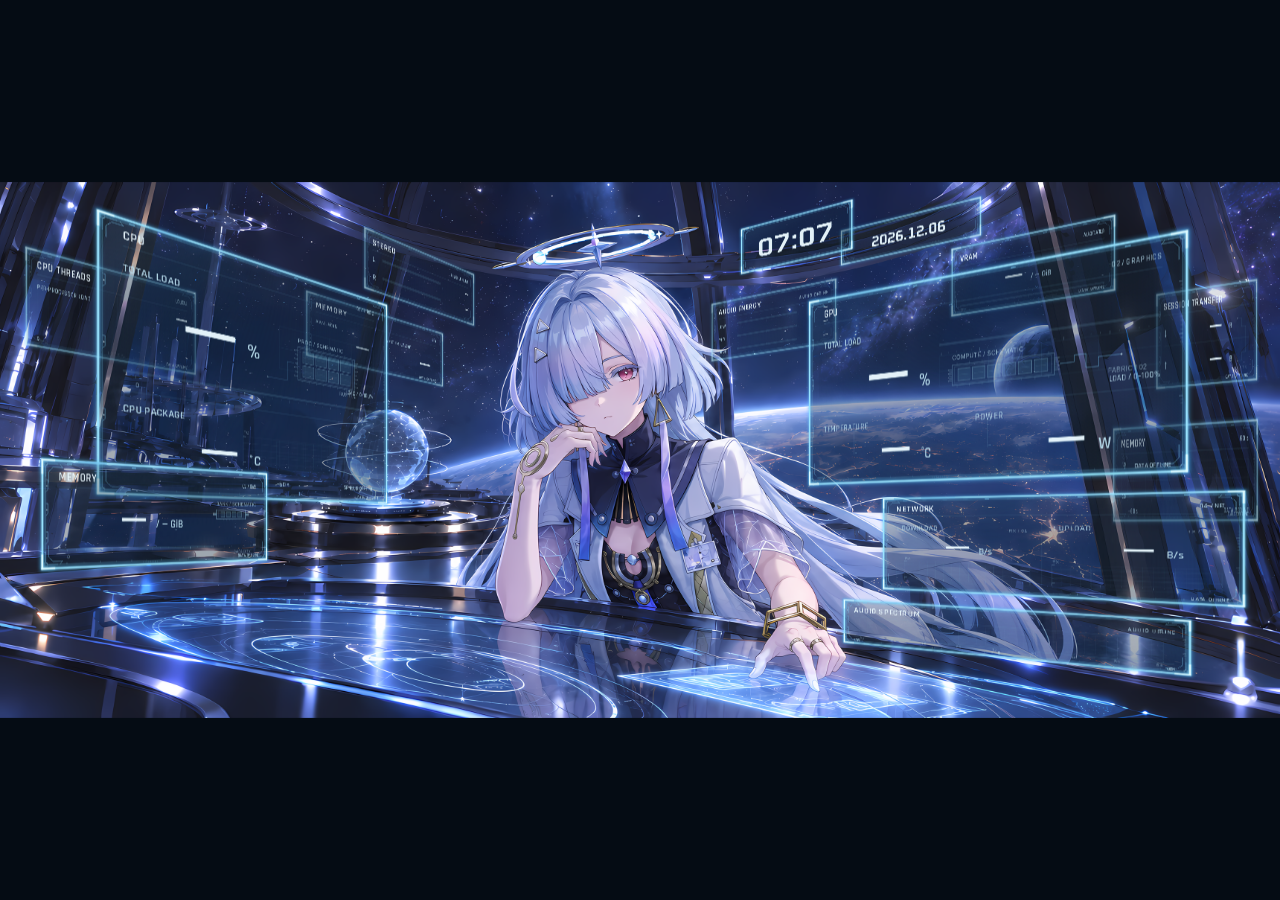
==== wallpaper/index.html @ 48e1772d "Release v0.1.0: portable observatory wallpaper and telemetry source" ====
<!doctype html>
<html lang="zh-CN"><head><meta charset="utf-8"><meta name="viewport" content="width=device-width,initial-scale=1"><title>莫宁 · 星海观测室 0.1.0</title><link rel="stylesheet" href="fonts.css"><link rel="stylesheet" href="runtime.css"><link rel="stylesheet" href="live-data.css"><script src="wallpaper-settings.js"></script><link rel="stylesheet" href="wallpaper-settings.css"><script defer src="wallpaper-status.js"></script><script defer src="telemetry-config.local.js"></script><script defer src="wallpaper-bridge.js"></script><script defer src="assets-data.js"></script><script defer src="runtime.js"></script><script defer src="live-data.js"></script><script defer src="audio-live.js"></script><script defer src="motion.js"></script><link rel="stylesheet" href="wallpaper.css"></head>
<body data-wallpaper="true"><div id="wallpaper-error" hidden style="position:fixed;bottom:20px;left:20px;right:20px;z-index:9999;background:#09131ee8;border:1px solid #365569;padding:10px 14px;color:#d7eef7;font:12px/1.6 sans-serif"></div><main>
<header><div><p class="eyebrow">OBSERVATORY / NATIVE WINDOWS / 01</p><h1>星海观测室 · 14窗布局</h1><p class="intro">星海观测室 · 14窗布局。共14窗显示，07/08固定隐藏；编辑时暂停浮动，关闭编辑可预览当前布局动态。</p></div><span class="confirmed">LIVE<br><small id="interface-status">等待本机接口</small></span></header>
<div class="view-bar"><nav aria-label="预览范围"><button type="button" data-view="scene" aria-pressed="true">适屏全图</button><button type="button" data-view="cpu" aria-pressed="false">CPU 局部</button><button type="button" data-view="gpu" aria-pressed="false">GPU 局部</button><button type="button" data-view="pixels" aria-pressed="false">100% 像素</button></nav><button type="button" id="fullscreen">全屏查看</button></div>
<div class="connection-bar"><span id="data-state" role="status">正在连接本机采集器</span><span id="sample-time">等待采样</span><label>网卡 <select id="adapter-select" aria-label="采集网卡"><option>等待接口</option></select></label></div>
<fieldset id="motion-controls"><legend>悬浮窗设置</legend><label class="check"><input type="checkbox" id="float-enabled" checked>轻浮动</label><label class="check"><input type="checkbox" id="hover-enabled" checked>悬停高亮</label><label class="strength">浮动幅度 <input id="float-strength" type="range" min="0.3" max="1.5" step="0.1" value="1.5" aria-label="浮动幅度"><output id="float-strength-output">1.5×</output></label><button type="button" id="reset-motion">恢复1.5×配置</button></fieldset>
<section class="viewer" aria-label="真实数据浮窗场景"><div id="stage" class="stage" data-view="scene" data-reference="false" data-editor-enabled="false" aria-label="新观测室人物背景与原生悬浮窗"><div id="target-scene" class="target-scene"><img class="target-image background" src="assets/scene/observatory-SR-3440x1440.png" alt="星海观测室背景，超分适配3440×1440"><div id="scene" class="scene"><div id="window-stack" class="windows"></div></div></div></div><div class="motion-strip"><span class="motion-dot" aria-hidden="true"></span><span id="motion-status" role="status">轻浮动中 · 移到窗上试试</span><span class="demo" id="audio-summary">音频等待连接 · AUDIO OFFLINE</span></div><p id="view-note" class="view-note"></p></section>
<details class="data-details"><summary>数据来源与 CPU 温度接入</summary>
<div class="data-grid"><div><h2>已经连接的来源</h2><p>CPU 总负载与每逻辑处理器、内存及网卡计数：Windows / psutil。系统缓存：GetPerformanceInfo。</p><p id="gpu-provider">NVIDIA GPU 等待驱动接口</p><p id="network-note">网卡等待连接</p><p>系统缓存与可用内存有重叠；显存比例使用已分配量 ÷ 总量。网络速度为字节/秒，会话从本次采集器启动或切换网卡开始。</p><p class="muted">趋势保留最近60秒，尚未采集的时间和中断处留空。音频三窗使用系统正在播放的声音。</p><p id="startup-state">正在读取登录自启动状态</p></div>
<div><h2 id="temperature-state">CPU 温度未连接</h2><label class="source-choice">CPU 温度来源 <select id="temperature-source" aria-label="CPU温度来源"><option value="hwinfo_csv">HWiNFO · CPU Package 日志</option><option value="alienware_wmi">Alienware · 固件传感器</option></select></label><p id="temperature-detail">等待 CPU 温度来源</p><div id="hwinfo-log-section"><p class="path" id="sensor-log-path">sensor-input/HWiNFO.csv</p><label id="temperature-select-row" hidden>温度列 <select id="temperature-select" aria-label="CPU Package温度列"></select></label><p class="muted">HWiNFO 日志需要持续记录。日志停止更新后显示 SENSOR STALE。</p></div><label id="awcc-temperature-row" class="source-choice" hidden>选定 CPU 传感器 <select id="awcc-temperature-select" aria-label="Alienware CPU温度传感器"></select></label><p class="muted">来源和传感器选择会保存；切换来源后重新累计温度趋势。</p></div></div>
<div class="awcc-section"><h2>Alienware 温度与风扇</h2><p id="awcc-state" role="status">Alienware 采集尚未启用：需要一次管理员安装</p><p class="muted">按实际传感器编号显示。请根据 Command Center 的显示确认 CPU／GPU 和各风扇的归属；确认后再选 CPU 来源。</p><table id="awcc-table" hidden><thead><tr><th>传感器</th><th>当前读数</th><th>固件关联</th></tr></thead><tbody id="awcc-readings"></tbody></table></div>
<div class="audio-section"><h2>系统播放声音</h2><p id="audio-source-state" role="status">等待本机音频采集接口</p><p>当前播放设备：<span id="audio-device-name">等待 Windows 默认播放设备</span></p><p class="muted">跟随系统默认播放设备。播放音乐即可查看频谱；静音时柱条回落，设备切换时重新连接。左右声道和低中高频数字为0–1相对响应。</p><p class="muted">低频20–250 Hz · 中频250–2000 Hz · 高频2000–16000 Hz。当前运行与动态效果交由你人眼检验。</p></div>
<div class="api-line">接口 <a href="/api/v1/snapshot" target="_blank" rel="noreferrer" id="api-address">/api/v1/snapshot</a> </div></details>
<p id="config-message" class="config-message" role="status"></p>
<footer><span>场景3440×1440 · 本机采集 · 当前运行效果待你人眼检验</span></footer>
</main></body></html>
---- wallpaper/fonts.css ----
@font-face{font-family:Oxanium;src:url('fonts/Oxanium.ttf') format('truetype');font-style:normal;font-weight:200 800;font-display:block}
@font-face{font-family:Rajdhani;src:url('fonts/Rajdhani-Medium.ttf') format('truetype');font-style:normal;font-weight:500;font-display:block}
@font-face{font-family:Rajdhani;src:url('fonts/Rajdhani-SemiBold.ttf') format('truetype');font-style:normal;font-weight:600;font-display:block}
---- wallpaper/runtime.css ----
:root{color-scheme:dark;font:14px/1.6 'Segoe UI','Microsoft YaHei',sans-serif;color:#ebf9ff;background:#09131e}
*{box-sizing:border-box}body{margin:0}main{max-width:1880px;margin:auto;padding:25px 28px 30px}header{display:flex;justify-content:space-between;align-items:center;gap:20px;border-bottom:1px solid #29475a;padding-bottom:18px;margin-bottom:17px}.eyebrow{font:600 12px Rajdhani,sans-serif;letter-spacing:2px;color:#92cce1;margin:0 0 6px}h1{font-size:25px;line-height:1.4;font-weight:500;margin:0 0 7px}.intro{font-size:12px;color:#a5c9da;margin:0}.confirmed{font:600 25px Oxanium,sans-serif;text-align:right;color:#b6e6f4;white-space:nowrap}.confirmed small{font:12px 'Segoe UI','Microsoft YaHei',sans-serif;color:#86b0c4}button,input{font:inherit}button{padding:7px 11px;color:#cce4ee;background:#112331;border:1px solid #365569;border-radius:3px;font-size:12px;cursor:pointer}button:hover{background:#1a3445}button[aria-pressed=true]{background:#254755;border-color:#92d5e8;color:#fff}button:focus-visible,input:focus-visible{outline:2px solid #b7f0ff;outline-offset:3px}.view-bar{display:flex;align-items:center;justify-content:space-between;gap:15px;margin-bottom:13px}nav{display:flex;flex-wrap:wrap;gap:7px}fieldset{margin:0 0 16px;padding:12px 15px;border:1px solid #29475a;display:flex;flex-wrap:wrap;gap:20px;align-items:center;background:#0d1d2a}legend{padding:0 7px;font-size:11px;color:#7faabf}.check{display:flex;gap:7px;align-items:center;white-space:nowrap;color:#b4d5e4;font-size:12px}input[type=checkbox]{accent-color:#a6e6f3}.strength{display:flex;gap:12px;align-items:center;font-size:12px;color:#a5c9da;flex:1;min-width:230px}.strength input{accent-color:#8cdef0;flex:1;min-width:90px;max-width:225px}.strength output{font:500 15px Oxanium,sans-serif;min-width:43px;color:#d3eef7}#reset-motion{font-size:11px}.stage{position:relative;width:100%;aspect-ratio:3440/1440;overflow:hidden;background:#050c14;border:1px solid #3a5a70}.target-scene{position:absolute;left:0;top:0;width:3440px;height:1440px;transform-origin:0 0;isolation:isolate}.target-image{position:absolute;inset:0;width:3440px;height:1440px;display:block;pointer-events:none}.background{z-index:0}.scene{position:absolute;left:0;top:0;width:1940px;height:811px;transform-origin:0 0;z-index:10;isolation:isolate}.windows{position:absolute;inset:0;width:1940px;height:811px;isolation:isolate}.character{z-index:100}.foreground{z-index:110}.native-pane{position:absolute;left:0;top:0;transform-origin:0 0;overflow:visible;pointer-events:none}.native-pane>svg{position:absolute;left:-20px;top:-20px;display:block;overflow:visible;max-width:none}.native-readouts{filter:brightness(var(--text-boost,1));pointer-events:none}
/* Original motion and hover selectors retained; new A SVG sublayers receive these hooks. */
.window-motion{position:absolute;left:0;top:0;width:0;height:0;transform-origin:0 0;overflow:visible;pointer-events:none}
.window-motion .static-pane{filter:brightness(var(--pane-boost,1))}
.window-motion [data-layer="frame-glow"]{filter:brightness(var(--frame-boost,1))}
.window-motion .gpu-readouts{filter:brightness(var(--text-boost,1))}
.hover-plane{position:absolute;left:0;top:0;transform-origin:0 0;pointer-events:none}
.interaction-rim{position:absolute;left:0;top:0;overflow:visible;pointer-events:none;opacity:0}
.window-hit,.window-hit:hover,.window-hit:focus-visible{position:absolute;inset:0;width:100%;height:100%;margin:0;padding:0;border:0;border-radius:0;background:transparent;box-shadow:none;outline:0;cursor:default;pointer-events:auto}
.motion-strip{display:flex;align-items:center;gap:8px;margin-top:11px;color:#b0d2e3;font-size:12px;flex-wrap:wrap}.motion-dot{width:5px;height:5px;border-radius:50%;background:#8cdef0;box-shadow:0 0 6px #8cdef066}.demo{margin-left:auto;color:#6e99b0;font-size:11px}.view-note{font-size:12px;color:#8cb1c6;margin:9px 0 0}.instructions{margin-top:18px;border-left:2px solid #609ab2;background:#0e202c;padding:12px 16px}.instructions p{margin:0;font-size:12px;color:#a5c8d9}.instructions p+p{margin-top:5px;color:#81a7bd}.instructions strong{font-weight:500;color:#d1e9f3}footer{margin-top:20px;border-top:1px solid #29475a;padding-top:11px;display:flex;justify-content:space-between;gap:15px;font-size:11px;color:#759db3}a{color:#a5dbea;text-underline-offset:3px}.stage.pixel-view{aspect-ratio:auto;height:min(70vh,740px);min-height:410px;overflow:auto}.stage:fullscreen{width:100vw;height:100vh;border:0;aspect-ratio:auto;background:#000}.stage:fullscreen .target-scene{position:absolute}[hidden]{display:none!important}
@media(max-width:680px){main{padding:17px}.view-bar{align-items:flex-start}.view-bar button{font-size:11px;padding:7px 9px}fieldset{gap:12px}h1{font-size:22px}.intro{font-size:11px}.confirmed{font-size:21px}#reset-motion{margin-left:auto}.demo{margin-left:0;width:100%;padding-left:13px}footer{flex-wrap:wrap}}
---- wallpaper/live-data.css ----
.connection-bar{display:flex;flex-wrap:wrap;align-items:center;gap:10px 20px;padding:9px 12px;margin-bottom:10px;border:1px solid #29475a;background:#0d1d2a;font-size:12px;color:#93bdd0}.connection-bar label{margin-left:auto;display:flex;gap:10px;align-items:center}select{font:inherit;color:#cce9f3;background:#122b3b;border:1px solid #365569;padding:5px 9px;border-radius:3px;max-width:380px}select:focus-visible{outline:2px solid #b7f0ff;outline-offset:3px}#data-state{color:#bddee9}#data-state[data-state=online]{color:#b6e7d9}#data-state[data-state=offline]{color:#e1cba1}#sample-time{font-size:11px;color:#81aabd}.data-details{margin-top:18px;border:1px solid #29475a;background:#0d1d2a;font-size:12px}.data-details summary{cursor:pointer;padding:11px 15px;color:#b6dce9}.data-grid{display:grid;grid-template-columns:1fr 1fr;gap:28px;padding:0 15px 13px;color:#a4c6d8}.data-grid h2{font-size:13px;font-weight:500;color:#c5e6f0;margin:5px 0 10px}.data-grid p{margin:8px 0}.muted{color:#7da8bf}.path{overflow-wrap:anywhere;font-family:Consolas,monospace;font-size:11px;padding:8px;background:#071621}.api-line{padding:10px 15px;border-top:1px solid #29475a;color:#86b5c8;display:flex;gap:12px;flex-wrap:wrap;overflow-wrap:anywhere}.config-message{font-size:12px;color:#a8cedd;margin:9px 0;min-height:0}.native-readouts{opacity:0}body[data-data-initialized=true] .native-readouts{opacity:.96}@media(max-width:760px){.data-grid{grid-template-columns:1fr;gap:10px}.connection-bar label{margin-left:0;width:100%}select{max-width:100%}}
.source-choice{display:flex;align-items:center;flex-wrap:wrap;gap:8px;margin:8px 0}.source-choice[hidden]{display:none}.awcc-section{padding:12px 15px;border-top:1px solid #29475a;color:#a4c6d8}.awcc-section h2{font-size:13px;font-weight:500;color:#c5e6f0;margin:0 0 10px}.awcc-section p{margin:8px 0}.awcc-section table{border-collapse:collapse;margin:12px 0;width:100%;font-size:12px;text-align:left}.awcc-section th{font-weight:500;color:#7da8bf}.awcc-section th,.awcc-section td{padding:7px 10px;border-bottom:1px solid #29475a}.awcc-section td:nth-child(2){font-family:Oxanium,sans-serif;color:#d7f0f6}.awcc-section a{display:inline-block;margin:6px 0}#startup-state{color:#adcfde}
.audio-section{padding:12px 15px;border-top:1px solid #29475a;color:#a4c6d8}.audio-section h2{font-size:13px;font-weight:500;color:#c5e6f0;margin:0 0 10px}.audio-section p{margin:8px 0}#audio-device-name{color:#d7f0f6}
---- wallpaper/wallpaper-settings.css ----
.windows{filter:brightness(var(--window-brightness,1));opacity:var(--window-opacity,1)}
---- wallpaper/wallpaper.css ----
/* Full-screen Wallpaper Engine entry. */
html, body { width:100%; height:100%; overflow:hidden; background:#050c14; }
body main { width:100%; height:100%; max-width:none; margin:0; padding:0; }
main > :not(.viewer), .viewer > :not(#stage) { display:none!important; }
.viewer { position:absolute; inset:0; margin:0; }
#stage.stage { position:absolute; inset:0; width:100vw; height:100vh; border:0; aspect-ratio:auto!important; overflow:hidden; }
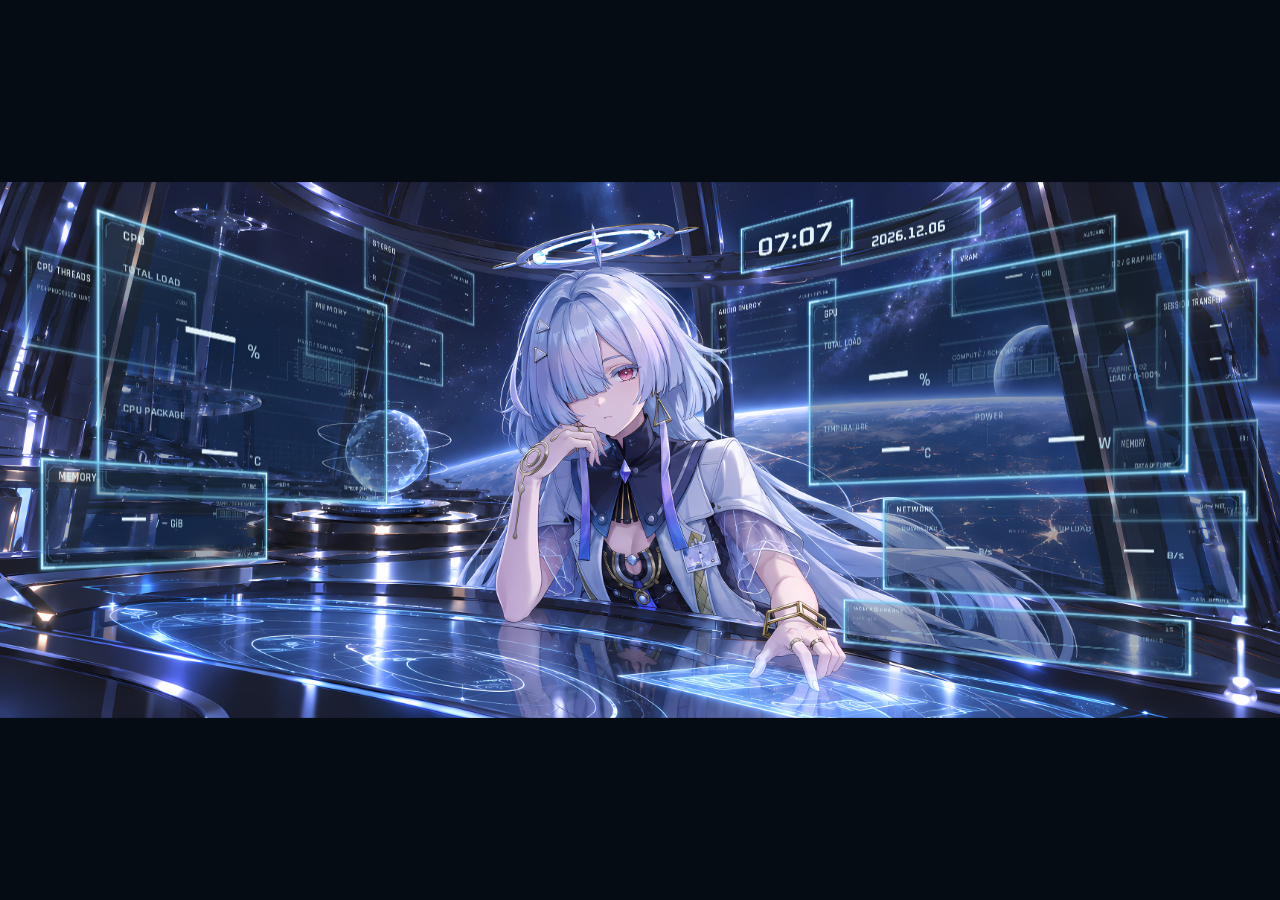
==== commit 8dc369e8: "Release v0.1.1 with native audio, Tacet visualization and telemetry recovery" ====
--- a/wallpaper/index.html
+++ b/wallpaper/index.html
@@ -1,5 +1,5 @@
 <!doctype html>
-<html lang="zh-CN"><head><meta charset="utf-8"><meta name="viewport" content="width=device-width,initial-scale=1"><title>莫宁 · 星海观测室 0.1.0</title><link rel="stylesheet" href="fonts.css"><link rel="stylesheet" href="runtime.css"><link rel="stylesheet" href="live-data.css"><script src="wallpaper-settings.js"></script><link rel="stylesheet" href="wallpaper-settings.css"><script defer src="wallpaper-status.js"></script><script defer src="telemetry-config.local.js"></script><script defer src="wallpaper-bridge.js"></script><script defer src="assets-data.js"></script><script defer src="runtime.js"></script><script defer src="live-data.js"></script><script defer src="audio-live.js"></script><script defer src="motion.js"></script><link rel="stylesheet" href="wallpaper.css"></head>
+<html lang="zh-CN"><head><meta charset="utf-8"><meta name="viewport" content="width=device-width,initial-scale=1"><title>莫宁 · 星海观测室 0.1.1</title><link rel="stylesheet" href="fonts.css"><link rel="stylesheet" href="runtime.css"><link rel="stylesheet" href="live-data.css"><script src="wallpaper-settings.js"></script><link rel="stylesheet" href="wallpaper-settings.css"><script defer src="wallpaper-status.js"></script><script defer src="telemetry-config.local.js"></script><script defer src="wallpaper-bridge.js"></script><script defer src="assets-data.js"></script><script defer src="runtime.js"></script><script defer src="live-data.js"></script><script defer src="wallpaper-audio-levels.js"></script><script defer src="wallpaper-audio-input.js"></script><script defer src="tacet-envelope-data.js"></script><script defer src="tacet-renderer.js"></script><script defer src="audio-live.js"></script><script defer src="tacet-live.js"></script><script defer src="motion.js"></script><link rel="stylesheet" href="wallpaper.css"></head>
 <body data-wallpaper="true"><div id="wallpaper-error" hidden style="position:fixed;bottom:20px;left:20px;right:20px;z-index:9999;background:#09131ee8;border:1px solid #365569;padding:10px 14px;color:#d7eef7;font:12px/1.6 sans-serif"></div><main>
 <header><div><p class="eyebrow">OBSERVATORY / NATIVE WINDOWS / 01</p><h1>星海观测室 · 14窗布局</h1><p class="intro">星海观测室 · 14窗布局。共14窗显示，07/08固定隐藏；编辑时暂停浮动，关闭编辑可预览当前布局动态。</p></div><span class="confirmed">LIVE<br><small id="interface-status">等待本机接口</small></span></header>
 <div class="view-bar"><nav aria-label="预览范围"><button type="button" data-view="scene" aria-pressed="true">适屏全图</button><button type="button" data-view="cpu" aria-pressed="false">CPU 局部</button><button type="button" data-view="gpu" aria-pressed="false">GPU 局部</button><button type="button" data-view="pixels" aria-pressed="false">100% 像素</button></nav><button type="button" id="fullscreen">全屏查看</button></div>
@@ -7,10 +7,10 @@
 <fieldset id="motion-controls"><legend>悬浮窗设置</legend><label class="check"><input type="checkbox" id="float-enabled" checked>轻浮动</label><label class="check"><input type="checkbox" id="hover-enabled" checked>悬停高亮</label><label class="strength">浮动幅度 <input id="float-strength" type="range" min="0.3" max="1.5" step="0.1" value="1.5" aria-label="浮动幅度"><output id="float-strength-output">1.5×</output></label><button type="button" id="reset-motion">恢复1.5×配置</button></fieldset>
 <section class="viewer" aria-label="真实数据浮窗场景"><div id="stage" class="stage" data-view="scene" data-reference="false" data-editor-enabled="false" aria-label="新观测室人物背景与原生悬浮窗"><div id="target-scene" class="target-scene"><img class="target-image background" src="assets/scene/observatory-SR-3440x1440.png" alt="星海观测室背景，超分适配3440×1440"><div id="scene" class="scene"><div id="window-stack" class="windows"></div></div></div></div><div class="motion-strip"><span class="motion-dot" aria-hidden="true"></span><span id="motion-status" role="status">轻浮动中 · 移到窗上试试</span><span class="demo" id="audio-summary">音频等待连接 · AUDIO OFFLINE</span></div><p id="view-note" class="view-note"></p></section>
 <details class="data-details"><summary>数据来源与 CPU 温度接入</summary>
-<div class="data-grid"><div><h2>已经连接的来源</h2><p>CPU 总负载与每逻辑处理器、内存及网卡计数：Windows / psutil。系统缓存：GetPerformanceInfo。</p><p id="gpu-provider">NVIDIA GPU 等待驱动接口</p><p id="network-note">网卡等待连接</p><p>系统缓存与可用内存有重叠；显存比例使用已分配量 ÷ 总量。网络速度为字节/秒，会话从本次采集器启动或切换网卡开始。</p><p class="muted">趋势保留最近60秒，尚未采集的时间和中断处留空。音频三窗使用系统正在播放的声音。</p><p id="startup-state">正在读取登录自启动状态</p></div>
+<div class="data-grid"><div><h2>已经连接的来源</h2><p>CPU 总负载与每逻辑处理器、内存及网卡计数：Windows / psutil。系统缓存：GetPerformanceInfo。</p><p id="gpu-provider">NVIDIA GPU 等待驱动接口</p><p id="network-note">网卡等待连接</p><p>系统缓存与可用内存有重叠；显存比例使用已分配量 ÷ 总量。网络速度为字节/秒，会话从本次采集器启动或切换网卡开始。</p><p class="muted">趋势保留最近60秒，尚未采集的时间和中断处留空。音频三窗在 Wallpaper Engine 中使用原生音频输入。</p><p id="startup-state">正在读取登录自启动状态</p></div>
 <div><h2 id="temperature-state">CPU 温度未连接</h2><label class="source-choice">CPU 温度来源 <select id="temperature-source" aria-label="CPU温度来源"><option value="hwinfo_csv">HWiNFO · CPU Package 日志</option><option value="alienware_wmi">Alienware · 固件传感器</option></select></label><p id="temperature-detail">等待 CPU 温度来源</p><div id="hwinfo-log-section"><p class="path" id="sensor-log-path">sensor-input/HWiNFO.csv</p><label id="temperature-select-row" hidden>温度列 <select id="temperature-select" aria-label="CPU Package温度列"></select></label><p class="muted">HWiNFO 日志需要持续记录。日志停止更新后显示 SENSOR STALE。</p></div><label id="awcc-temperature-row" class="source-choice" hidden>选定 CPU 传感器 <select id="awcc-temperature-select" aria-label="Alienware CPU温度传感器"></select></label><p class="muted">来源和传感器选择会保存；切换来源后重新累计温度趋势。</p></div></div>
 <div class="awcc-section"><h2>Alienware 温度与风扇</h2><p id="awcc-state" role="status">Alienware 采集尚未启用：需要一次管理员安装</p><p class="muted">按实际传感器编号显示。请根据 Command Center 的显示确认 CPU／GPU 和各风扇的归属；确认后再选 CPU 来源。</p><table id="awcc-table" hidden><thead><tr><th>传感器</th><th>当前读数</th><th>固件关联</th></tr></thead><tbody id="awcc-readings"></tbody></table></div>
-<div class="audio-section"><h2>系统播放声音</h2><p id="audio-source-state" role="status">等待本机音频采集接口</p><p>当前播放设备：<span id="audio-device-name">等待 Windows 默认播放设备</span></p><p class="muted">跟随系统默认播放设备。播放音乐即可查看频谱；静音时柱条回落，设备切换时重新连接。左右声道和低中高频数字为0–1相对响应。</p><p class="muted">低频20–250 Hz · 中频250–2000 Hz · 高频2000–16000 Hz。当前运行与动态效果交由你人眼检验。</p></div>
+<div class="audio-section"><h2>系统播放声音</h2><p id="audio-source-state" role="status">等待音频输入</p><p>当前音频来源：<span id="audio-device-name">Wallpaper Engine 原生音频 / 浏览器 WASAPI 回环</span></p><p class="muted">Wallpaper Engine 内通过官方接口接收左右各64个频段，无需安装音频采集器。浏览器预览可使用本机WASAPI采集；数字为0–1视觉响应。</p><p class="muted">原生输入分组：低0–15、中16–39、高40–63，不标定Hz或dB。声痕在静音时回到中央水平线。运行效果交由使用者人眼检验。</p></div>
 <div class="api-line">接口 <a href="/api/v1/snapshot" target="_blank" rel="noreferrer" id="api-address">/api/v1/snapshot</a> </div></details>
 <p id="config-message" class="config-message" role="status"></p>
 <footer><span>场景3440×1440 · 本机采集 · 当前运行效果待你人眼检验</span></footer>
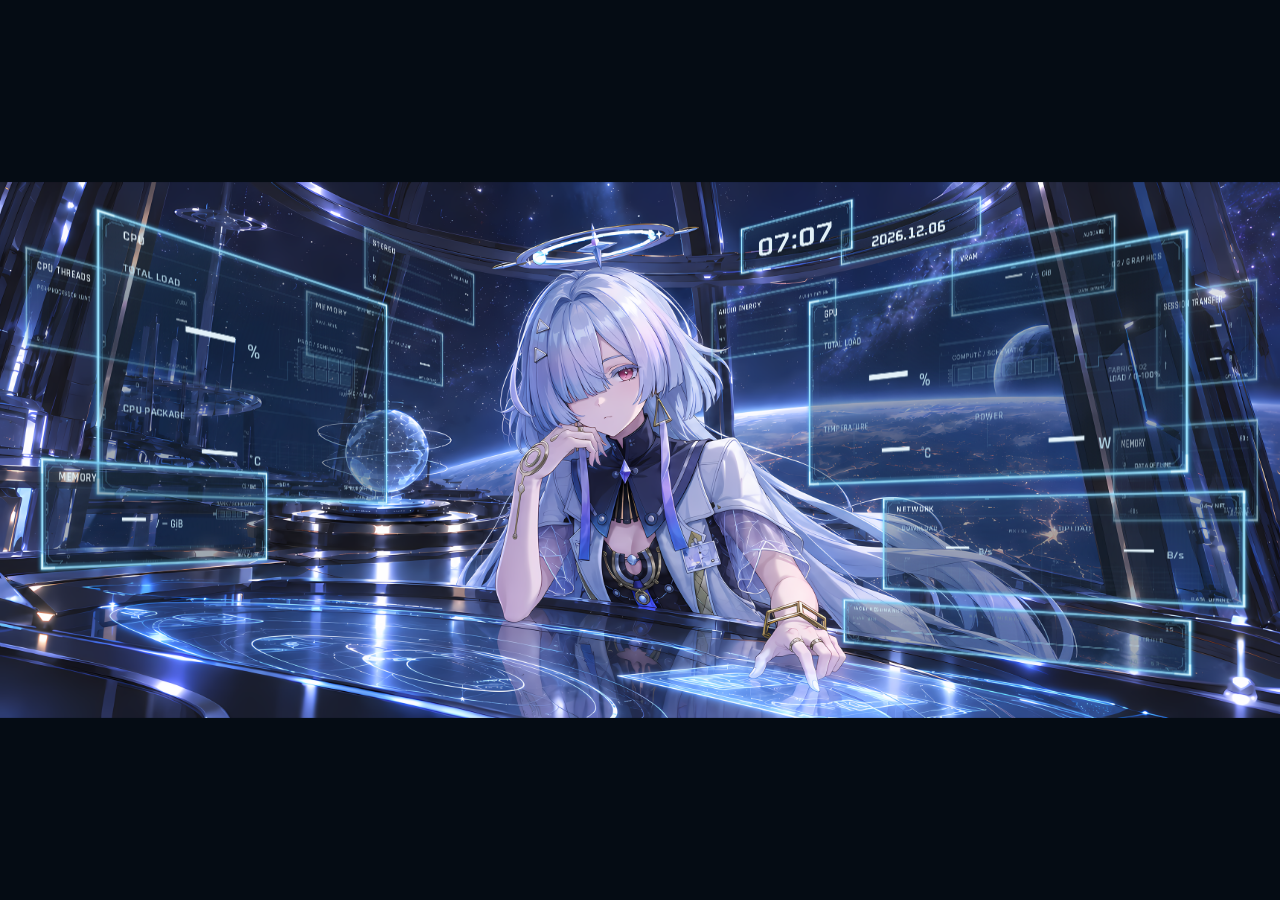
==== commit 4a818286: "Release v0.1.2 with standalone telemetry EXE and managed Alienware setup" ====
--- a/wallpaper/index.html
+++ b/wallpaper/index.html
@@ -1,5 +1,5 @@
 <!doctype html>
-<html lang="zh-CN"><head><meta charset="utf-8"><meta name="viewport" content="width=device-width,initial-scale=1"><title>莫宁 · 星海观测室 0.1.1</title><link rel="stylesheet" href="fonts.css"><link rel="stylesheet" href="runtime.css"><link rel="stylesheet" href="live-data.css"><script src="wallpaper-settings.js"></script><link rel="stylesheet" href="wallpaper-settings.css"><script defer src="wallpaper-status.js"></script><script defer src="telemetry-config.local.js"></script><script defer src="wallpaper-bridge.js"></script><script defer src="assets-data.js"></script><script defer src="runtime.js"></script><script defer src="live-data.js"></script><script defer src="wallpaper-audio-levels.js"></script><script defer src="wallpaper-audio-input.js"></script><script defer src="tacet-envelope-data.js"></script><script defer src="tacet-renderer.js"></script><script defer src="audio-live.js"></script><script defer src="tacet-live.js"></script><script defer src="motion.js"></script><link rel="stylesheet" href="wallpaper.css"></head>
+<html lang="zh-CN"><head><meta charset="utf-8"><meta name="viewport" content="width=device-width,initial-scale=1"><title>莫宁 · 星海观测室 0.1.2</title><link rel="stylesheet" href="fonts.css"><link rel="stylesheet" href="runtime.css"><link rel="stylesheet" href="live-data.css"><script src="wallpaper-settings.js"></script><link rel="stylesheet" href="wallpaper-settings.css"><script defer src="wallpaper-status.js"></script><script defer src="telemetry-config.local.js"></script><script defer src="wallpaper-bridge.js"></script><script defer src="assets-data.js"></script><script defer src="runtime.js"></script><script defer src="live-data.js"></script><script defer src="wallpaper-audio-levels.js"></script><script defer src="wallpaper-audio-input.js"></script><script defer src="tacet-envelope-data.js"></script><script defer src="tacet-renderer.js"></script><script defer src="audio-live.js"></script><script defer src="tacet-live.js"></script><script defer src="motion.js"></script><link rel="stylesheet" href="wallpaper.css"></head>
 <body data-wallpaper="true"><div id="wallpaper-error" hidden style="position:fixed;bottom:20px;left:20px;right:20px;z-index:9999;background:#09131ee8;border:1px solid #365569;padding:10px 14px;color:#d7eef7;font:12px/1.6 sans-serif"></div><main>
 <header><div><p class="eyebrow">OBSERVATORY / NATIVE WINDOWS / 01</p><h1>星海观测室 · 14窗布局</h1><p class="intro">星海观测室 · 14窗布局。共14窗显示，07/08固定隐藏；编辑时暂停浮动，关闭编辑可预览当前布局动态。</p></div><span class="confirmed">LIVE<br><small id="interface-status">等待本机接口</small></span></header>
 <div class="view-bar"><nav aria-label="预览范围"><button type="button" data-view="scene" aria-pressed="true">适屏全图</button><button type="button" data-view="cpu" aria-pressed="false">CPU 局部</button><button type="button" data-view="gpu" aria-pressed="false">GPU 局部</button><button type="button" data-view="pixels" aria-pressed="false">100% 像素</button></nav><button type="button" id="fullscreen">全屏查看</button></div>
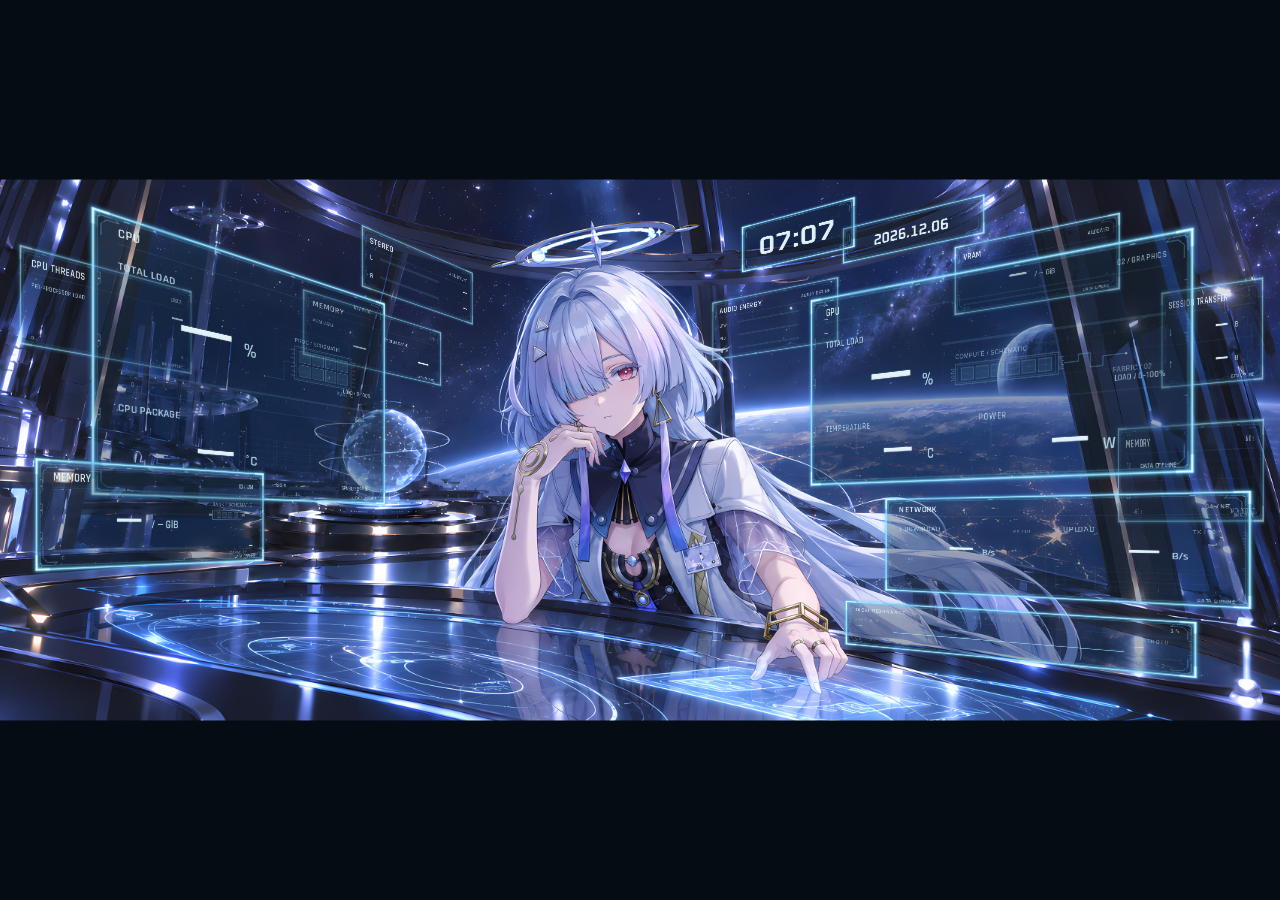
==== commit dcb82deb: "Release v0.1.3 with lightweight mouse parallax" ====
--- a/wallpaper/index.html
+++ b/wallpaper/index.html
@@ -1,5 +1,5 @@
 <!doctype html>
-<html lang="zh-CN"><head><meta charset="utf-8"><meta name="viewport" content="width=device-width,initial-scale=1"><title>莫宁 · 星海观测室 0.1.2</title><link rel="stylesheet" href="fonts.css"><link rel="stylesheet" href="runtime.css"><link rel="stylesheet" href="live-data.css"><script src="wallpaper-settings.js"></script><link rel="stylesheet" href="wallpaper-settings.css"><script defer src="wallpaper-status.js"></script><script defer src="telemetry-config.local.js"></script><script defer src="wallpaper-bridge.js"></script><script defer src="assets-data.js"></script><script defer src="runtime.js"></script><script defer src="live-data.js"></script><script defer src="wallpaper-audio-levels.js"></script><script defer src="wallpaper-audio-input.js"></script><script defer src="tacet-envelope-data.js"></script><script defer src="tacet-renderer.js"></script><script defer src="audio-live.js"></script><script defer src="tacet-live.js"></script><script defer src="motion.js"></script><link rel="stylesheet" href="wallpaper.css"></head>
+<html lang="zh-CN"><head><meta charset="utf-8"><meta name="viewport" content="width=device-width,initial-scale=1"><title>莫宁 · 星海观测室 0.1.3</title><link rel="stylesheet" href="fonts.css"><link rel="stylesheet" href="runtime.css"><link rel="stylesheet" href="live-data.css"><script src="wallpaper-settings.js"></script><link rel="stylesheet" href="wallpaper-settings.css"><script defer src="wallpaper-status.js"></script><script defer src="telemetry-config.local.js"></script><script defer src="wallpaper-bridge.js"></script><script defer src="assets-data.js"></script><script defer src="runtime.js"></script><script defer src="live-data.js"></script><script defer src="wallpaper-audio-levels.js"></script><script defer src="wallpaper-audio-input.js"></script><script defer src="tacet-envelope-data.js"></script><script defer src="tacet-renderer.js"></script><script defer src="audio-live.js"></script><script defer src="tacet-live.js"></script><script defer src="parallax.js"></script><script defer src="motion.js"></script><link rel="stylesheet" href="wallpaper.css"></head>
 <body data-wallpaper="true"><div id="wallpaper-error" hidden style="position:fixed;bottom:20px;left:20px;right:20px;z-index:9999;background:#09131ee8;border:1px solid #365569;padding:10px 14px;color:#d7eef7;font:12px/1.6 sans-serif"></div><main>
 <header><div><p class="eyebrow">OBSERVATORY / NATIVE WINDOWS / 01</p><h1>星海观测室 · 14窗布局</h1><p class="intro">星海观测室 · 14窗布局。共14窗显示，07/08固定隐藏；编辑时暂停浮动，关闭编辑可预览当前布局动态。</p></div><span class="confirmed">LIVE<br><small id="interface-status">等待本机接口</small></span></header>
 <div class="view-bar"><nav aria-label="预览范围"><button type="button" data-view="scene" aria-pressed="true">适屏全图</button><button type="button" data-view="cpu" aria-pressed="false">CPU 局部</button><button type="button" data-view="gpu" aria-pressed="false">GPU 局部</button><button type="button" data-view="pixels" aria-pressed="false">100% 像素</button></nav><button type="button" id="fullscreen">全屏查看</button></div>
--- a/wallpaper/wallpaper.css
+++ b/wallpaper/wallpaper.css
@@ -4,3 +4,6 @@
 main > :not(.viewer), .viewer > :not(#stage) { display:none!important; }
 .viewer { position:absolute; inset:0; margin:0; }
 #stage.stage { position:absolute; inset:0; width:100vw; height:100vh; border:0; aspect-ratio:auto!important; overflow:hidden; }
+
+/* Native artwork stays unchanged; this wrapper supplies reversible camera motion. */
+.parallax-world{position:absolute;inset:0;width:3440px;height:1440px;transform-origin:0 0;isolation:isolate}
